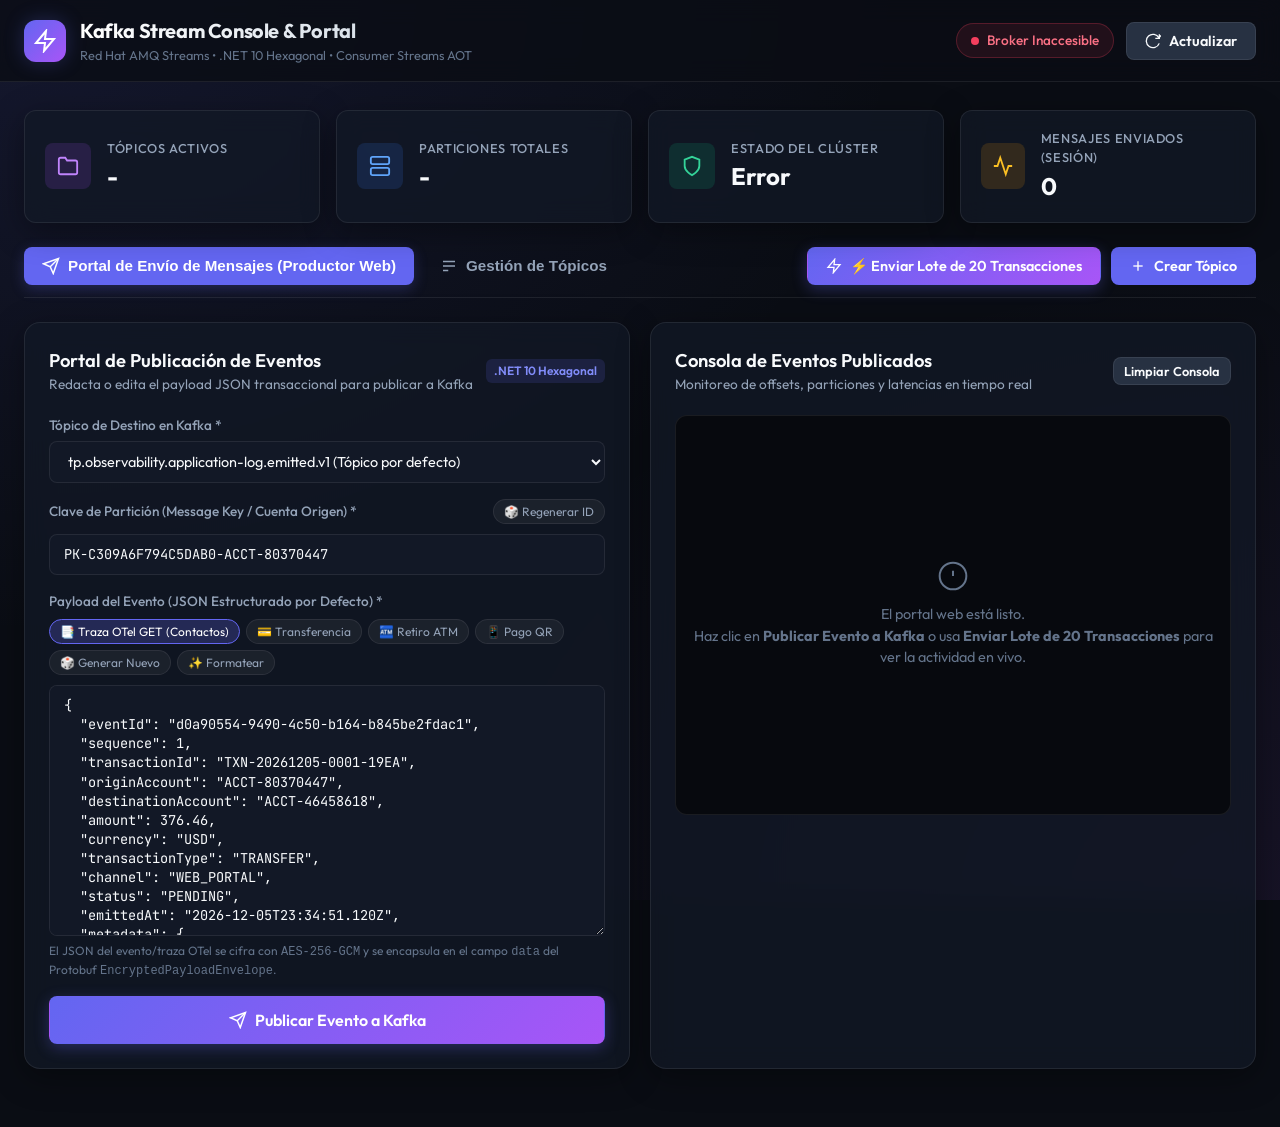
==== emisor_mensaje/src/KafkaDemo.Web/wwwroot/index.html @ 191a06a1 "feat(web): dynamically generate SplitMix64 partition key on preset selection and after each publish" ====
<!DOCTYPE html>
<html lang="es">
<head>
  <meta charset="UTF-8">
  <meta name="viewport" content="width=device-width, initial-scale=1.0">
  <title>Kafka Hub | Portal Productor y Gestión .NET 10</title>
  <link rel="preconnect" href="https://fonts.googleapis.com">
  <link rel="preconnect" href="https://fonts.gstatic.com" crossorigin>
  <link href="https://fonts.googleapis.com/css2?family=Outfit:wght@300;400;500;600;700&family=JetBrains+Mono:wght@400;500;600&display=swap" rel="stylesheet">
  <link rel="stylesheet" href="css/style.css">
</head>
<body>
  <!-- Header / Navbar -->
  <header class="app-header">
    <div class="header-container">
      <div class="logo-group">
        <div class="logo-icon">
          <svg viewBox="0 0 24 24" fill="none" stroke="currentColor" stroke-width="2">
            <path d="M13 2L3 14h9l-1 8 10-12h-9l1-8z"/>
          </svg>
        </div>
        <div>
          <h1 class="app-title">Kafka Stream Console & Portal</h1>
          <p class="app-subtitle">Red Hat AMQ Streams &bull; .NET 10 Hexagonal &bull; Consumer Streams AOT</p>
        </div>
      </div>

      <div class="header-actions">
        <div id="cluster-status-badge" class="status-badge status-checking">
          <span class="status-dot"></span>
          <span id="cluster-status-text">Verificando clúster...</span>
        </div>
        <button id="btn-refresh" class="btn btn-secondary btn-icon" title="Actualizar datos">
          <svg viewBox="0 0 24 24" width="16" height="16" stroke="currentColor" stroke-width="2" fill="none">
            <path d="M21.5 2v6h-6M21.34 15.57a10 10 0 1 1-.57-8.38l5.67-5.67"/>
          </svg>
          Actualizar
        </button>
      </div>
    </div>
  </header>

  <!-- Main Container -->
  <main class="main-container">
    <!-- Quick Stats Cards -->
    <section class="stats-grid">
      <div class="stat-card">
        <div class="stat-icon icon-purple">
          <svg viewBox="0 0 24 24" fill="none" stroke="currentColor" stroke-width="2">
            <path d="M22 19a2 2 0 0 1-2 2H4a2 2 0 0 1-2-2V5a2 2 0 0 1 2-2h5l2 3h9a2 2 0 0 1 2 2z"/>
          </svg>
        </div>
        <div class="stat-content">
          <span class="stat-label">Tópicos Activos</span>
          <span id="stat-topics-count" class="stat-value">-</span>
        </div>
      </div>

      <div class="stat-card">
        <div class="stat-icon icon-blue">
          <svg viewBox="0 0 24 24" fill="none" stroke="currentColor" stroke-width="2">
            <rect x="2" y="2" width="20" height="8" rx="2" ry="2"/>
            <rect x="2" y="14" width="20" height="8" rx="2" ry="2"/>
            <line x1="6" y1="6" x2="6.01" y2="6"/>
            <line x1="6" y1="18" x2="6.01" y2="18"/>
          </svg>
        </div>
        <div class="stat-content">
          <span class="stat-label">Particiones Totales</span>
          <span id="stat-partitions-count" class="stat-value">-</span>
        </div>
      </div>

      <div class="stat-card">
        <div class="stat-icon icon-emerald">
          <svg viewBox="0 0 24 24" fill="none" stroke="currentColor" stroke-width="2">
            <path d="M12 22s8-4 8-10V5l-8-3-8 3v7c0 6 8 10 8 10z"/>
          </svg>
        </div>
        <div class="stat-content">
          <span class="stat-label">Estado del Clúster</span>
          <span id="stat-cluster-health" class="stat-value">Conectado</span>
        </div>
      </div>

      <div class="stat-card">
        <div class="stat-icon icon-amber">
          <svg viewBox="0 0 24 24" fill="none" stroke="currentColor" stroke-width="2">
            <polyline points="22 12 18 12 15 21 9 3 6 12 2 12"/>
          </svg>
        </div>
        <div class="stat-content">
          <span class="stat-label">Mensajes Enviados (Sesión)</span>
          <span id="stat-sent-count" class="stat-value">0</span>
        </div>
      </div>
    </section>

    <!-- Main Navigation Tabs -->
    <div class="tabs-container">
      <div class="tabs-nav">
        <button class="tab-btn active" data-tab="tab-producer">
          <svg viewBox="0 0 24 24" width="18" height="18" stroke="currentColor" stroke-width="2" fill="none">
            <line x1="22" y1="2" x2="11" y2="13"/>
            <polygon points="22 2 15 22 11 13 2 9 22 2"/>
          </svg>
          Portal de Envío de Mensajes (Productor Web)
        </button>
        <button class="tab-btn" data-tab="tab-topics">
          <svg viewBox="0 0 24 24" width="18" height="18" stroke="currentColor" stroke-width="2" fill="none">
            <path d="M4 6h16M4 12h16M4 18h7"/>
          </svg>
          Gestión de Tópicos
        </button>
      </div>

      <!-- Quick Action Buttons -->
      <div class="tab-actions">
        <button id="btn-quick-20" class="btn btn-gradient">
          <svg viewBox="0 0 24 24" width="16" height="16" stroke="currentColor" stroke-width="2" fill="none">
            <polygon points="13 2 3 14 12 14 11 22 21 10 12 10 13 2"/>
          </svg>
          ⚡ Enviar Lote de 20 Transacciones
        </button>
        <button id="btn-open-create-topic" class="btn btn-primary">
          <svg viewBox="0 0 24 24" width="16" height="16" stroke="currentColor" stroke-width="2" fill="none">
            <line x1="12" y1="5" x2="12" y2="19"/>
            <line x1="5" y1="12" x2="19" y2="12"/>
          </svg>
          Crear Tópico
        </button>
      </div>
    </div>

    <!-- TAB 1: PRODUCTOR DE DATOS (PORTAL WEB DE ENVÍO) -->
    <section id="tab-producer" class="tab-content active">
      <div class="grid-two-cols">
        <!-- Formulario Productor Manual -->
        <div class="card">
          <div class="card-header">
            <div>
              <h2 class="card-title">Portal de Publicación de Eventos</h2>
              <p class="card-subtitle">Redacta o edita el payload JSON transaccional para publicar a Kafka</p>
            </div>
            <span class="badge badge-user">.NET 10 Hexagonal</span>
          </div>
          <form id="form-send-message" class="form-grid">
            <div class="form-group">
              <label for="msg-topic-select">Tópico de Destino en Kafka *</label>
              <select id="msg-topic-select" class="form-input" required>
                <option value="tp.observability.application-log.emitted.v1">tp.observability.application-log.emitted.v1 (Tópico por defecto)</option>
              </select>
            </div>

            <div class="form-group">
              <div class="label-row">
                <label for="msg-key-input">Clave de Partición (Message Key / Cuenta Origen) *</label>
                <button type="button" id="btn-regen-key" class="btn-chip" title="Generar nuevo ID con SplitMix64 Avalanche">🎲 Regenerar ID</button>
              </div>
              <input type="text" id="msg-key-input" class="form-input code-input" placeholder="PK-XXXXXXXXXXXXXXXX-8172201-IN" required>
            </div>

            <!-- Botones de Presets Rápidos -->
            <div class="form-group">
              <div class="label-row">
                <label for="msg-value-input" id="label-json-payload">
                  Payload del Evento (JSON Estructurado por Defecto) *
                </label>
                <div class="presets-row">
                  <button type="button" class="btn-chip btn-chip-active" data-preset="otel-get">📑 Traza OTel GET (Contactos)</button>
                  <button type="button" class="btn-chip" data-preset="transfer">💳 Transferencia</button>
                  <button type="button" class="btn-chip" data-preset="atm">🏧 Retiro ATM</button>
                  <button type="button" class="btn-chip" data-preset="qr">📱 Pago QR</button>
                  <button type="button" id="btn-sample-json" class="btn-chip">🎲 Generar Nuevo</button>
                  <button type="button" id="btn-format-json" class="btn-chip">✨ Formatear</button>
                </div>
              </div>
              <textarea id="msg-value-input" class="form-input code-input" rows="12" required></textarea>
              <small class="form-hint">El JSON del evento/traza OTel se cifra con <code>AES-256-GCM</code> y se encapsula en el campo <code>data</code> del Protobuf <code>EncryptedPayloadEnvelope</code>.</small>
            </div>

            <button type="submit" id="btn-submit-message" class="btn btn-gradient btn-block btn-lg">
              <svg viewBox="0 0 24 24" width="18" height="18" stroke="currentColor" stroke-width="2" fill="none">
                <line x1="22" y1="2" x2="11" y2="13"/>
                <polygon points="22 2 15 22 11 13 2 9 22 2"/>
              </svg>
              Publicar Evento a Kafka
            </button>
          </form>
        </div>

        <!-- Consola de Resultados y Flujo en Vivo -->
        <div class="card">
          <div class="card-header">
            <div>
              <h2 class="card-title">Consola de Eventos Publicados</h2>
              <p class="card-subtitle">Monitoreo de offsets, particiones y latencias en tiempo real</p>
            </div>
            <button id="btn-clear-logs" class="btn btn-secondary btn-sm">Limpiar Consola</button>
          </div>
          <div id="messages-stream" class="console-stream">
            <div class="console-empty">
              <svg viewBox="0 0 24 24" width="32" height="32" stroke="currentColor" stroke-width="1.5" fill="none">
                <circle cx="12" cy="12" r="10"/>
                <line x1="12" y1="8" x2="12" y2="12"/>
                <line x1="12" y1="16" x2="12.01" y2="16"/>
              </svg>
              <p>El portal web está listo.<br>Haz clic en <strong>Publicar Evento a Kafka</strong> o usa <strong>Enviar Lote de 20 Transacciones</strong> para ver la actividad en vivo.</p>
            </div>
          </div>
        </div>
      </div>
    </section>

    <!-- TAB 2: GESTIÓN DE TÓPICOS -->
    <section id="tab-topics" class="tab-content">
      <div class="card">
        <div class="card-header">
          <div>
            <h2 class="card-title">Tópicos Disponibles en Kafka</h2>
            <p class="card-subtitle">Administra los canales de eventos de tu clúster Red Hat AMQ Streams</p>
          </div>
          <div class="card-tools">
            <label class="checkbox-label">
              <input type="checkbox" id="chk-include-internal">
              <span>Incluir tópicos internos (__consumer_offsets)</span>
            </label>
          </div>
        </div>

        <div class="table-responsive">
          <table class="data-table">
            <thead>
              <tr>
                <th>Nombre del Tópico</th>
                <th>Particiones</th>
                <th>Replicación</th>
                <th>Tipo</th>
                <th style="text-align: right;">Acciones</th>
              </tr>
            </thead>
            <tbody id="topics-table-body">
              <tr>
                <td colspan="5" class="table-loading">Cargando lista de tópicos...</td>
              </tr>
            </tbody>
          </table>
        </div>
      </div>
    </section>
  </main>

  <!-- Modal Crear Tópico -->
  <div id="modal-create-topic" class="modal">
    <div class="modal-backdrop"></div>
    <div class="modal-content">
      <div class="modal-header">
        <h3 class="modal-title">Crear Nuevo Tópico en Kafka</h3>
        <button class="modal-close" data-close-modal>&times;</button>
      </div>
      <form id="form-create-topic">
        <div class="modal-body">
          <div class="form-group">
            <label for="new-topic-name">Nombre del Tópico *</label>
            <input type="text" id="new-topic-name" class="form-input" placeholder="ej: clientes-eventos-v1" required pattern="[a-zA-Z0-9\\._\\-]+">
            <small class="form-hint">Solo letras, números, puntos, guiones y guiones bajos.</small>
          </div>

          <div class="grid-two-cols">
            <div class="form-group">
              <label for="new-topic-partitions">Número de Particiones</label>
              <input type="number" id="new-topic-partitions" class="form-input" value="3" min="1" max="50" required>
              <small class="form-hint">Permite paralelismo de consumidores.</small>
            </div>

            <div class="form-group">
              <label for="new-topic-replication">Factor de Replicación</label>
              <input type="number" id="new-topic-replication" class="form-input" value="1" min="1" max="10" required>
              <small class="form-hint">1 para nodo local / clúster individual.</small>
            </div>
          </div>
        </div>
        <div class="modal-footer">
          <button type="button" class="btn btn-secondary" data-close-modal>Cancelar</button>
          <button type="submit" id="btn-submit-create" class="btn btn-primary">Crear Tópico</button>
        </div>
      </form>
    </div>
  </div>

  <!-- Modal Detalle Tópico -->
  <div id="modal-topic-details" class="modal">
    <div class="modal-backdrop"></div>
    <div class="modal-content">
      <div class="modal-header">
        <h3 class="modal-title" id="details-topic-title">Detalles del Tópico</h3>
        <button class="modal-close" data-close-modal>&times;</button>
      </div>
      <div class="modal-body">
        <div id="topic-partitions-list" class="partitions-grid">
          <!-- Partitions rendered via JS -->
        </div>
      </div>
      <div class="modal-footer">
        <button type="button" class="btn btn-secondary" data-close-modal>Cerrar</button>
      </div>
    </div>
  </div>

  <!-- Toast Notification Container -->
  <div id="toast-container" class="toast-container"></div>

  <script src="js/app.js"></script>
</body>
</html>
---- emisor_mensaje/src/KafkaDemo.Web/wwwroot/css/style.css ----
:root {
  --bg-main: #0a0d14;
  --bg-card: rgba(18, 24, 38, 0.75);
  --bg-card-hover: rgba(24, 32, 50, 0.85);
  --bg-input: #121826;
  --border-color: rgba(255, 255, 255, 0.08);
  --border-focus: #6366f1;
  
  --primary: #6366f1;
  --primary-hover: #4f46e5;
  --primary-glow: rgba(99, 102, 241, 0.25);
  
  --secondary: #273142;
  --secondary-hover: #334155;
  
  --accent-emerald: #10b981;
  --accent-blue: #3b82f6;
  --accent-purple: #a855f7;
  --accent-amber: #f59e0b;
  --accent-rose: #f43f5e;

  --text-primary: #f8fafc;
  --text-secondary: #94a3b8;
  --text-muted: #64748b;

  --radius-sm: 8px;
  --radius-md: 12px;
  --radius-lg: 16px;
  --shadow-card: 0 8px 32px 0 rgba(0, 0, 0, 0.37);
  --backdrop-blur: blur(12px);
}

* {
  box-sizing: border-box;
  margin: 0;
  padding: 0;
}

body {
  font-family: 'Outfit', -apple-system, BlinkMacSystemFont, 'Segoe UI', Roboto, sans-serif;
  background-color: var(--bg-main);
  background-image: 
    radial-gradient(at 0% 0%, rgba(99, 102, 241, 0.12) 0px, transparent 50%),
    radial-gradient(at 100% 100%, rgba(168, 85, 247, 0.08) 0px, transparent 50%);
  background-attachment: fixed;
  color: var(--text-primary);
  line-height: 1.5;
  min-height: 100vh;
}

/* Header */
.app-header {
  border-bottom: 1px solid var(--border-color);
  background: rgba(10, 13, 20, 0.8);
  backdrop-filter: var(--backdrop-blur);
  position: sticky;
  top: 0;
  z-index: 100;
}

.header-container {
  max-width: 1320px;
  margin: 0 auto;
  padding: 16px 24px;
  display: flex;
  justify-content: space-between;
  align-items: center;
}

.logo-group {
  display: flex;
  align-items: center;
  gap: 14px;
}

.logo-icon {
  width: 42px;
  height: 42px;
  background: linear-gradient(135deg, var(--primary), var(--accent-purple));
  border-radius: var(--radius-md);
  display: flex;
  align-items: center;
  justify-content: center;
  color: #fff;
  box-shadow: 0 0 20px var(--primary-glow);
}

.logo-icon svg {
  width: 24px;
  height: 24px;
}

.app-title {
  font-size: 1.25rem;
  font-weight: 700;
  letter-spacing: -0.02em;
  background: linear-gradient(90deg, #ffffff, #cbd5e1);
  -webkit-background-clip: text;
  -webkit-text-fill-color: transparent;
}

.app-subtitle {
  font-size: 0.8rem;
  color: var(--text-muted);
}

.header-actions {
  display: flex;
  align-items: center;
  gap: 12px;
}

/* Status Badges */
.status-badge {
  display: flex;
  align-items: center;
  gap: 8px;
  padding: 6px 14px;
  border-radius: 9999px;
  font-size: 0.85rem;
  font-weight: 500;
  border: 1px solid var(--border-color);
}

.status-dot {
  width: 8px;
  height: 8px;
  border-radius: 50%;
  position: relative;
}

.status-connected {
  background: rgba(16, 185, 129, 0.1);
  color: #34d399;
  border-color: rgba(16, 185, 129, 0.25);
}

.status-connected .status-dot {
  background: #10b981;
  box-shadow: 0 0 8px #10b981;
}

.status-disconnected {
  background: rgba(244, 63, 94, 0.1);
  color: #fb7185;
  border-color: rgba(244, 63, 94, 0.25);
}

.status-disconnected .status-dot {
  background: #f43f5e;
}

.status-checking {
  background: rgba(245, 158, 11, 0.1);
  color: #fbbf24;
  border-color: rgba(245, 158, 11, 0.25);
}

.status-checking .status-dot {
  background: #f59e0b;
  animation: pulse 1.5s infinite;
}

@keyframes pulse {
  0% { opacity: 0.4; }
  50% { opacity: 1; }
  100% { opacity: 0.4; }
}

/* Main Layout */
.main-container {
  max-width: 1320px;
  margin: 0 auto;
  padding: 28px 24px 60px;
  display: flex;
  flex-direction: column;
  gap: 24px;
}

/* Stats Cards */
.stats-grid {
  display: grid;
  grid-template-columns: repeat(auto-fit, minmax(240px, 1fr));
  gap: 16px;
}

.stat-card {
  background: var(--bg-card);
  border: 1px solid var(--border-color);
  backdrop-filter: var(--backdrop-blur);
  border-radius: var(--radius-md);
  padding: 18px 20px;
  display: flex;
  align-items: center;
  gap: 16px;
  box-shadow: var(--shadow-card);
  transition: transform 0.2s ease, border-color 0.2s ease;
}

.stat-card:hover {
  transform: translateY(-2px);
  border-color: rgba(255, 255, 255, 0.15);
}

.stat-icon {
  width: 46px;
  height: 46px;
  border-radius: var(--radius-sm);
  display: flex;
  align-items: center;
  justify-content: center;
}

.stat-icon svg {
  width: 22px;
  height: 22px;
}

.icon-purple { background: rgba(168, 85, 247, 0.15); color: #c084fc; }
.icon-blue { background: rgba(59, 130, 246, 0.15); color: #60a5fa; }
.icon-emerald { background: rgba(16, 185, 129, 0.15); color: #34d399; }
.icon-amber { background: rgba(245, 158, 11, 0.15); color: #fbbf24; }

.stat-label {
  display: block;
  font-size: 0.8rem;
  color: var(--text-secondary);
  text-transform: uppercase;
  letter-spacing: 0.05em;
  font-weight: 500;
}

.stat-value {
  font-size: 1.5rem;
  font-weight: 700;
  color: var(--text-primary);
}

/* Tabs & Action Bar */
.tabs-container {
  display: flex;
  justify-content: space-between;
  align-items: center;
  flex-wrap: wrap;
  gap: 16px;
  border-bottom: 1px solid var(--border-color);
  padding-bottom: 12px;
}

.tabs-nav {
  display: flex;
  gap: 8px;
}

.tab-btn {
  background: transparent;
  border: none;
  color: var(--text-secondary);
  padding: 10px 18px;
  border-radius: var(--radius-sm);
  font-size: 0.95rem;
  font-weight: 600;
  cursor: pointer;
  display: flex;
  align-items: center;
  gap: 8px;
  transition: all 0.2s ease;
}

.tab-btn:hover {
  color: var(--text-primary);
  background: rgba(255, 255, 255, 0.04);
}

.tab-btn.active {
  color: #fff;
  background: var(--primary);
  box-shadow: 0 4px 14px var(--primary-glow);
}

.tab-actions {
  display: flex;
  gap: 10px;
}

.tab-content {
  display: none;
}

.tab-content.active {
  display: block;
  animation: fadeIn 0.3s ease;
}

@keyframes fadeIn {
  from { opacity: 0; transform: translateY(6px); }
  to { opacity: 1; transform: translateY(0); }
}

/* Buttons */
.btn {
  display: inline-flex;
  align-items: center;
  justify-content: center;
  gap: 8px;
  font-family: inherit;
  font-size: 0.9rem;
  font-weight: 600;
  padding: 9px 18px;
  border-radius: var(--radius-sm);
  border: 1px solid transparent;
  cursor: pointer;
  transition: all 0.2s ease;
}

.btn-primary {
  background: var(--primary);
  color: #fff;
}

.btn-primary:hover {
  background: var(--primary-hover);
  box-shadow: 0 0 16px var(--primary-glow);
}

.btn-gradient {
  background: linear-gradient(135deg, #6366f1, #a855f7);
  color: #fff;
  box-shadow: 0 4px 15px rgba(99, 102, 241, 0.3);
}

.btn-gradient:hover {
  filter: brightness(1.1);
  transform: translateY(-1px);
}

.btn-secondary {
  background: var(--secondary);
  color: var(--text-primary);
  border-color: var(--border-color);
}

.btn-secondary:hover {
  background: var(--secondary-hover);
}

.btn-danger {
  background: rgba(244, 63, 94, 0.15);
  color: #fb7185;
  border-color: rgba(244, 63, 94, 0.3);
}

.btn-danger:hover {
  background: #f43f5e;
  color: #fff;
}

.btn-link {
  background: none;
  border: none;
  color: var(--primary);
  font-size: 0.8rem;
  cursor: pointer;
  text-decoration: underline;
}

.btn-sm {
  padding: 5px 10px;
  font-size: 0.8rem;
}

.btn-block {
  width: 100%;
}

/* Cards */
.card {
  background: var(--bg-card);
  border: 1px solid var(--border-color);
  backdrop-filter: var(--backdrop-blur);
  border-radius: var(--radius-lg);
  padding: 24px;
  box-shadow: var(--shadow-card);
}

.card-header {
  display: flex;
  justify-content: space-between;
  align-items: center;
  margin-bottom: 20px;
  flex-wrap: wrap;
  gap: 12px;
}

.card-title {
  font-size: 1.15rem;
  font-weight: 600;
}

.card-subtitle {
  font-size: 0.85rem;
  color: var(--text-secondary);
}

/* Tables */
.table-responsive {
  overflow-x: auto;
}

.data-table {
  width: 100%;
  border-collapse: collapse;
  text-align: left;
}

.data-table th {
  padding: 12px 16px;
  font-size: 0.8rem;
  text-transform: uppercase;
  letter-spacing: 0.05em;
  color: var(--text-muted);
  border-bottom: 1px solid var(--border-color);
  font-weight: 600;
}

.data-table td {
  padding: 14px 16px;
  font-size: 0.9rem;
  border-bottom: 1px solid rgba(255, 255, 255, 0.04);
  vertical-align: middle;
}

.data-table tr:hover td {
  background: rgba(255, 255, 255, 0.02);
}

.badge {
  display: inline-block;
  padding: 3px 8px;
  border-radius: 6px;
  font-size: 0.75rem;
  font-weight: 600;
}

.badge-internal {
  background: rgba(148, 163, 184, 0.15);
  color: #94a3b8;
}

.badge-user {
  background: rgba(99, 102, 241, 0.15);
  color: #818cf8;
}

.table-loading {
  text-align: center;
  padding: 30px;
  color: var(--text-muted);
}

/* Two columns grid */
.grid-two-cols {
  display: grid;
  grid-template-columns: 1fr 1fr;
  gap: 20px;
}

@media (max-width: 900px) {
  .grid-two-cols {
    grid-template-columns: 1fr;
  }
}

/* Forms */
.form-grid {
  display: flex;
  flex-direction: column;
  gap: 16px;
}

.form-group {
  display: flex;
  flex-direction: column;
  gap: 6px;
}

.label-row {
  display: flex;
  justify-content: space-between;
  align-items: center;
  flex-wrap: wrap;
  gap: 8px;
  margin-bottom: 4px;
}

.presets-row {
  display: flex;
  gap: 6px;
  flex-wrap: wrap;
}

.btn-chip {
  background: rgba(255, 255, 255, 0.05);
  border: 1px solid var(--border-color);
  color: var(--text-secondary);
  font-size: 0.75rem;
  padding: 4px 10px;
  border-radius: 20px;
  cursor: pointer;
  transition: all 0.2s ease;
  font-family: inherit;
}

.btn-chip:hover {
  background: rgba(99, 102, 241, 0.15);
  color: #c7d2fe;
  border-color: rgba(99, 102, 241, 0.4);
}

.btn-chip-active {
  background: rgba(99, 102, 241, 0.25);
  color: #ffffff;
  border-color: var(--primary);
}

.btn-lg {
  padding: 13px 20px;
  font-size: 1rem;
  font-weight: 600;
}


label {
  font-size: 0.85rem;
  font-weight: 500;
  color: var(--text-secondary);
}

.form-input {
  background: var(--bg-input);
  border: 1px solid var(--border-color);
  color: var(--text-primary);
  padding: 10px 14px;
  border-radius: var(--radius-sm);
  font-family: inherit;
  font-size: 0.9rem;
  outline: none;
  transition: border-color 0.2s ease, box-shadow 0.2s ease;
}

.form-input:focus {
  border-color: var(--border-focus);
  box-shadow: 0 0 0 3px var(--primary-glow);
}

.code-input {
  font-family: 'JetBrains Mono', monospace;
  font-size: 0.85rem;
  resize: vertical;
  line-height: 1.4;
}

.form-hint {
  font-size: 0.75rem;
  color: var(--text-muted);
}

.checkbox-label {
  display: flex;
  align-items: center;
  gap: 8px;
  font-size: 0.85rem;
  color: var(--text-secondary);
  cursor: pointer;
}

/* Console Stream */
.console-stream {
  background: #07090e;
  border: 1px solid var(--border-color);
  border-radius: var(--radius-md);
  padding: 16px;
  height: 400px;
  overflow-y: auto;
  font-family: 'JetBrains Mono', monospace;
  display: flex;
  flex-direction: column;
  gap: 10px;
}

.console-empty {
  display: flex;
  flex-direction: column;
  align-items: center;
  justify-content: center;
  height: 100%;
  color: var(--text-muted);
  text-align: center;
  gap: 12px;
  font-family: 'Outfit', sans-serif;
  font-size: 0.9rem;
}

.log-item {
  background: rgba(255, 255, 255, 0.03);
  border-left: 3px solid var(--primary);
  border-radius: 4px;
  padding: 10px 12px;
  font-size: 0.8rem;
  animation: fadeIn 0.2s ease;
}

.log-item.log-success {
  border-left-color: var(--accent-emerald);
}

.log-item.log-batch {
  border-left-color: var(--accent-purple);
  background: rgba(168, 85, 247, 0.05);
}

.log-header {
  display: flex;
  justify-content: space-between;
  color: var(--text-secondary);
  margin-bottom: 4px;
}

.log-meta {
  color: var(--accent-blue);
  font-weight: 600;
}

.log-preview {
  color: #cbd5e1;
  word-break: break-all;
  white-space: pre-wrap;
}

/* Modal */
.modal {
  display: none;
  position: fixed;
  top: 0;
  left: 0;
  width: 100vw;
  height: 100vh;
  z-index: 1000;
  align-items: center;
  justify-content: center;
}

.modal.active {
  display: flex;
}

.modal-backdrop {
  position: absolute;
  top: 0;
  left: 0;
  width: 100%;
  height: 100%;
  background: rgba(0, 0, 0, 0.7);
  backdrop-filter: blur(4px);
}

.modal-content {
  position: relative;
  background: #0f1422;
  border: 1px solid var(--border-color);
  border-radius: var(--radius-lg);
  width: 100%;
  max-width: 520px;
  box-shadow: var(--shadow-card);
  animation: modalIn 0.2s ease;
  overflow: hidden;
}

@keyframes modalIn {
  from { opacity: 0; transform: scale(0.95); }
  to { opacity: 1; transform: scale(1); }
}

.modal-header {
  padding: 18px 24px;
  border-bottom: 1px solid var(--border-color);
  display: flex;
  justify-content: space-between;
  align-items: center;
}

.modal-title {
  font-size: 1.1rem;
  font-weight: 600;
}

.modal-close {
  background: none;
  border: none;
  color: var(--text-muted);
  font-size: 1.5rem;
  cursor: pointer;
}

.modal-close:hover {
  color: var(--text-primary);
}

.modal-body {
  padding: 24px;
  display: flex;
  flex-direction: column;
  gap: 16px;
}

.modal-footer {
  padding: 16px 24px;
  border-top: 1px solid var(--border-color);
  display: flex;
  justify-content: flex-end;
  gap: 12px;
  background: rgba(0, 0, 0, 0.2);
}

/* Partitions Grid in Details */
.partitions-grid {
  display: grid;
  grid-template-columns: repeat(auto-fill, minmax(140px, 1fr));
  gap: 12px;
}

.partition-card {
  background: var(--bg-input);
  border: 1px solid var(--border-color);
  border-radius: var(--radius-sm);
  padding: 12px;
  text-align: center;
}

.partition-id {
  font-size: 1rem;
  font-weight: 700;
  color: var(--primary);
}

.partition-info {
  font-size: 0.75rem;
  color: var(--text-secondary);
  margin-top: 4px;
}

/* Toasts */
.toast-container {
  position: fixed;
  bottom: 24px;
  right: 24px;
  display: flex;
  flex-direction: column;
  gap: 10px;
  z-index: 2000;
}

.toast {
  background: #1e293b;
  color: #fff;
  border: 1px solid var(--border-color);
  padding: 12px 18px;
  border-radius: var(--radius-sm);
  box-shadow: 0 10px 25px rgba(0,0,0,0.5);
  display: flex;
  align-items: center;
  gap: 10px;
  font-size: 0.9rem;
  animation: toastIn 0.3s ease;
}

.toast-success { border-left: 4px solid var(--accent-emerald); }
.toast-error { border-left: 4px solid var(--accent-rose); }
.toast-info { border-left: 4px solid var(--accent-blue); }

@keyframes toastIn {
  from { transform: translateX(100%); opacity: 0; }
  to { transform: translateX(0); opacity: 1; }
}
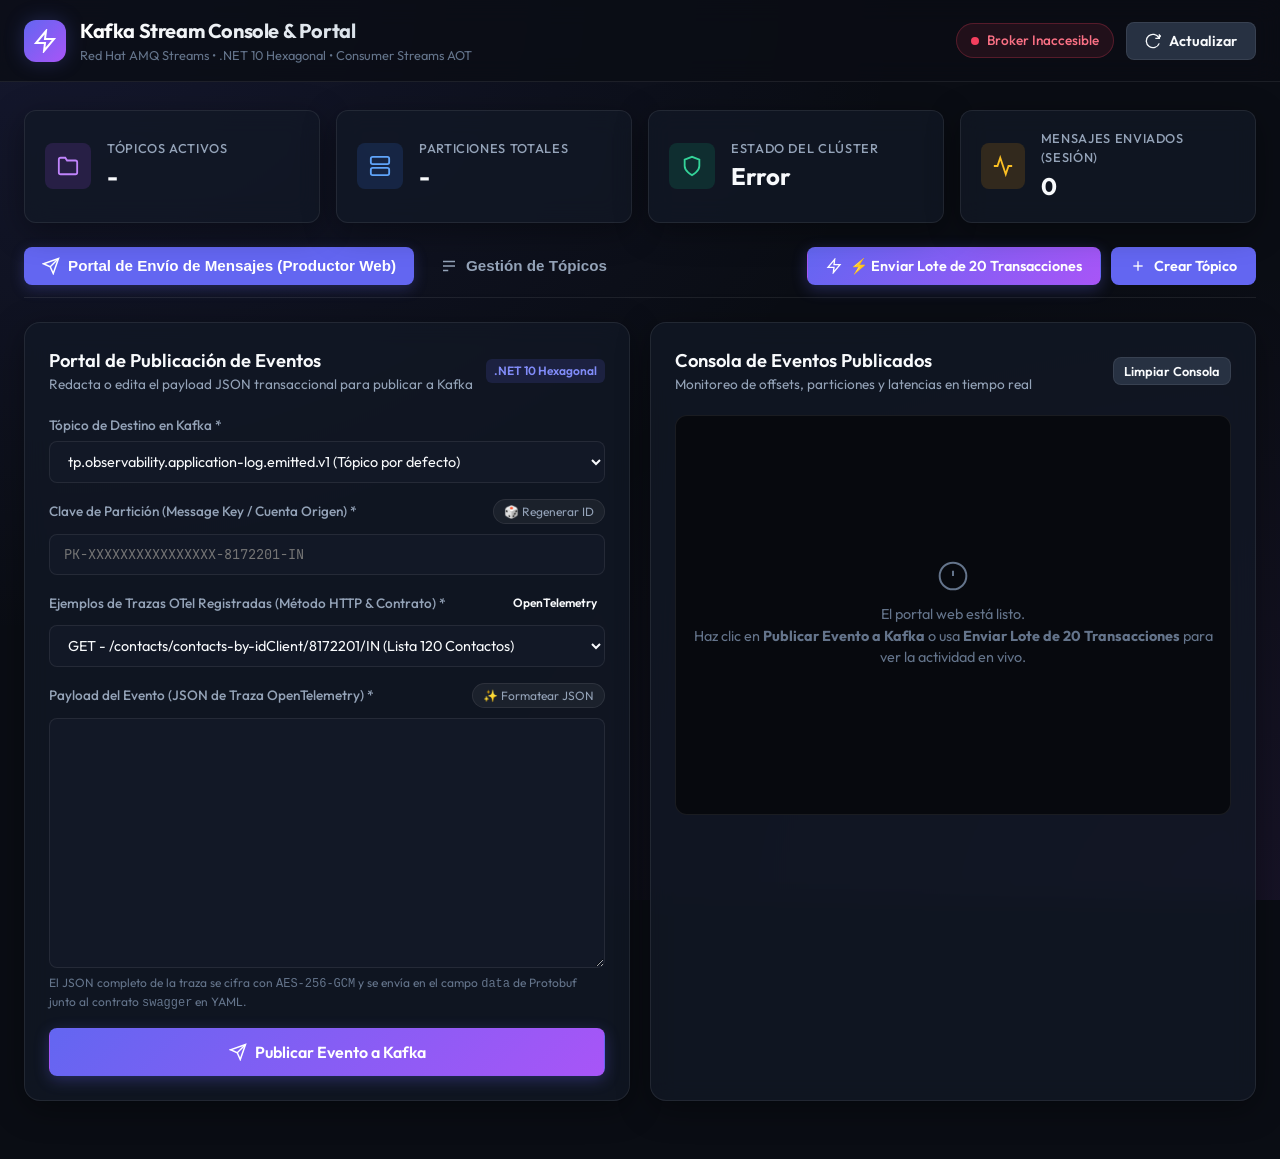
==== commit 1bf294fe: "feat(web): add OTel trace dropdown with GET and 3 POST examples and automatic key dispatch" ====
--- a/emisor_mensaje/src/KafkaDemo.Web/wwwroot/index.html
+++ b/emisor_mensaje/src/KafkaDemo.Web/wwwroot/index.html
@@ -160,23 +160,32 @@
               <input type="text" id="msg-key-input" class="form-input code-input" placeholder="PK-XXXXXXXXXXXXXXXX-8172201-IN" required>
             </div>
 
-            <!-- Botones de Presets Rápidos -->
+            <!-- Selector de Ejemplos de Trazas OTel (GET / POST) -->
+            <div class="form-group">
+              <div class="label-row">
+                <label for="trace-preset-select">Ejemplos de Trazas OTel Registradas (Método HTTP & Contrato) *</label>
+                <span class="badge badge-system">OpenTelemetry</span>
+              </div>
+              <select id="trace-preset-select" class="form-input">
+                <option value="otel-get">GET - /contacts/contacts-by-idClient/8172201/IN (Lista 120 Contactos)</option>
+                <option value="otel-post-1">POST - /contacts/local-contact (ID: 1394487 | Cédula: 1702756766)</option>
+                <option value="otel-post-2">POST - /contacts/local-contact (ID: 1394495 | Cédula: 1702756766)</option>
+                <option value="otel-post-3">POST - /contacts/local-contact (ID: 13944955 | Con Respuesta Exitosa 100000)</option>
+              </select>
+            </div>
+
+            <!-- Área de Edición del Payload JSON -->
             <div class="form-group">
               <div class="label-row">
                 <label for="msg-value-input" id="label-json-payload">
-                  Payload del Evento (JSON Estructurado por Defecto) *
+                  Payload del Evento (JSON de Traza OpenTelemetry) *
                 </label>
                 <div class="presets-row">
-                  <button type="button" class="btn-chip btn-chip-active" data-preset="otel-get">📑 Traza OTel GET (Contactos)</button>
-                  <button type="button" class="btn-chip" data-preset="transfer">💳 Transferencia</button>
-                  <button type="button" class="btn-chip" data-preset="atm">🏧 Retiro ATM</button>
-                  <button type="button" class="btn-chip" data-preset="qr">📱 Pago QR</button>
-                  <button type="button" id="btn-sample-json" class="btn-chip">🎲 Generar Nuevo</button>
-                  <button type="button" id="btn-format-json" class="btn-chip">✨ Formatear</button>
+                  <button type="button" id="btn-format-json" class="btn-chip">✨ Formatear JSON</button>
                 </div>
               </div>
               <textarea id="msg-value-input" class="form-input code-input" rows="12" required></textarea>
-              <small class="form-hint">El JSON del evento/traza OTel se cifra con <code>AES-256-GCM</code> y se encapsula en el campo <code>data</code> del Protobuf <code>EncryptedPayloadEnvelope</code>.</small>
+              <small class="form-hint">El JSON completo de la traza se cifra con <code>AES-256-GCM</code> y se envía en el campo <code>data</code> de Protobuf junto al contrato <code>swagger</code> en YAML.</small>
             </div>
 
             <button type="submit" id="btn-submit-message" class="btn btn-gradient btn-block btn-lg">
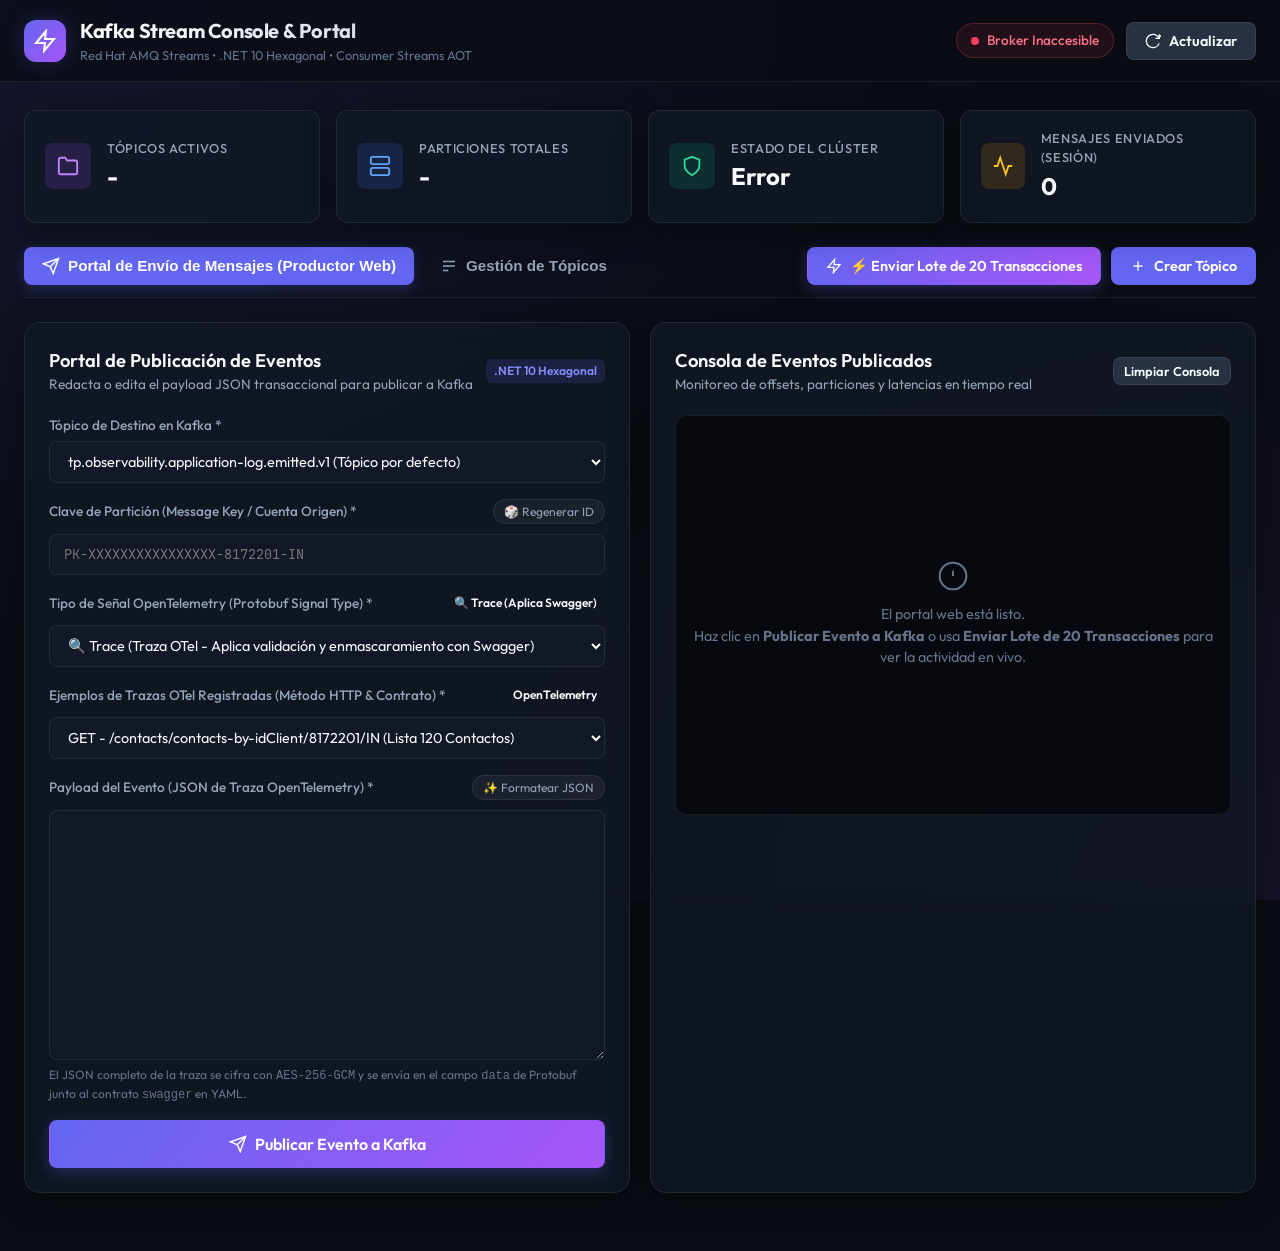
==== commit 3f37ae5b: "feat(ui): add TelemetryType selector in web dashboard for explicit Protobuf signal type classificati" ====
--- a/emisor_mensaje/src/KafkaDemo.Web/wwwroot/index.html
+++ b/emisor_mensaje/src/KafkaDemo.Web/wwwroot/index.html
@@ -160,6 +160,19 @@
               <input type="text" id="msg-key-input" class="form-input code-input" placeholder="PK-XXXXXXXXXXXXXXXX-8172201-IN" required>
             </div>
 
+            <!-- Selector de Tipo de Telemetría (Trace, Metric, Log) -->
+            <div class="form-group">
+              <div class="label-row">
+                <label for="telemetry-type-select">Tipo de Señal OpenTelemetry (Protobuf Signal Type) *</label>
+                <span id="badge-telemetry-status" class="badge badge-system">🔍 Trace (Aplica Swagger)</span>
+              </div>
+              <select id="telemetry-type-select" class="form-input">
+                <option value="Trace" selected>🔍 Trace (Traza OTel - Aplica validación y enmascaramiento con Swagger)</option>
+                <option value="Metric">📊 Metric (Métrica OTel - Guardado directo sin Swagger)</option>
+                <option value="Log">📝 Log (Log General - Guardado directo sin Swagger)</option>
+              </select>
+            </div>
+
             <!-- Selector de Ejemplos de Trazas OTel (GET / POST) -->
             <div class="form-group">
               <div class="label-row">
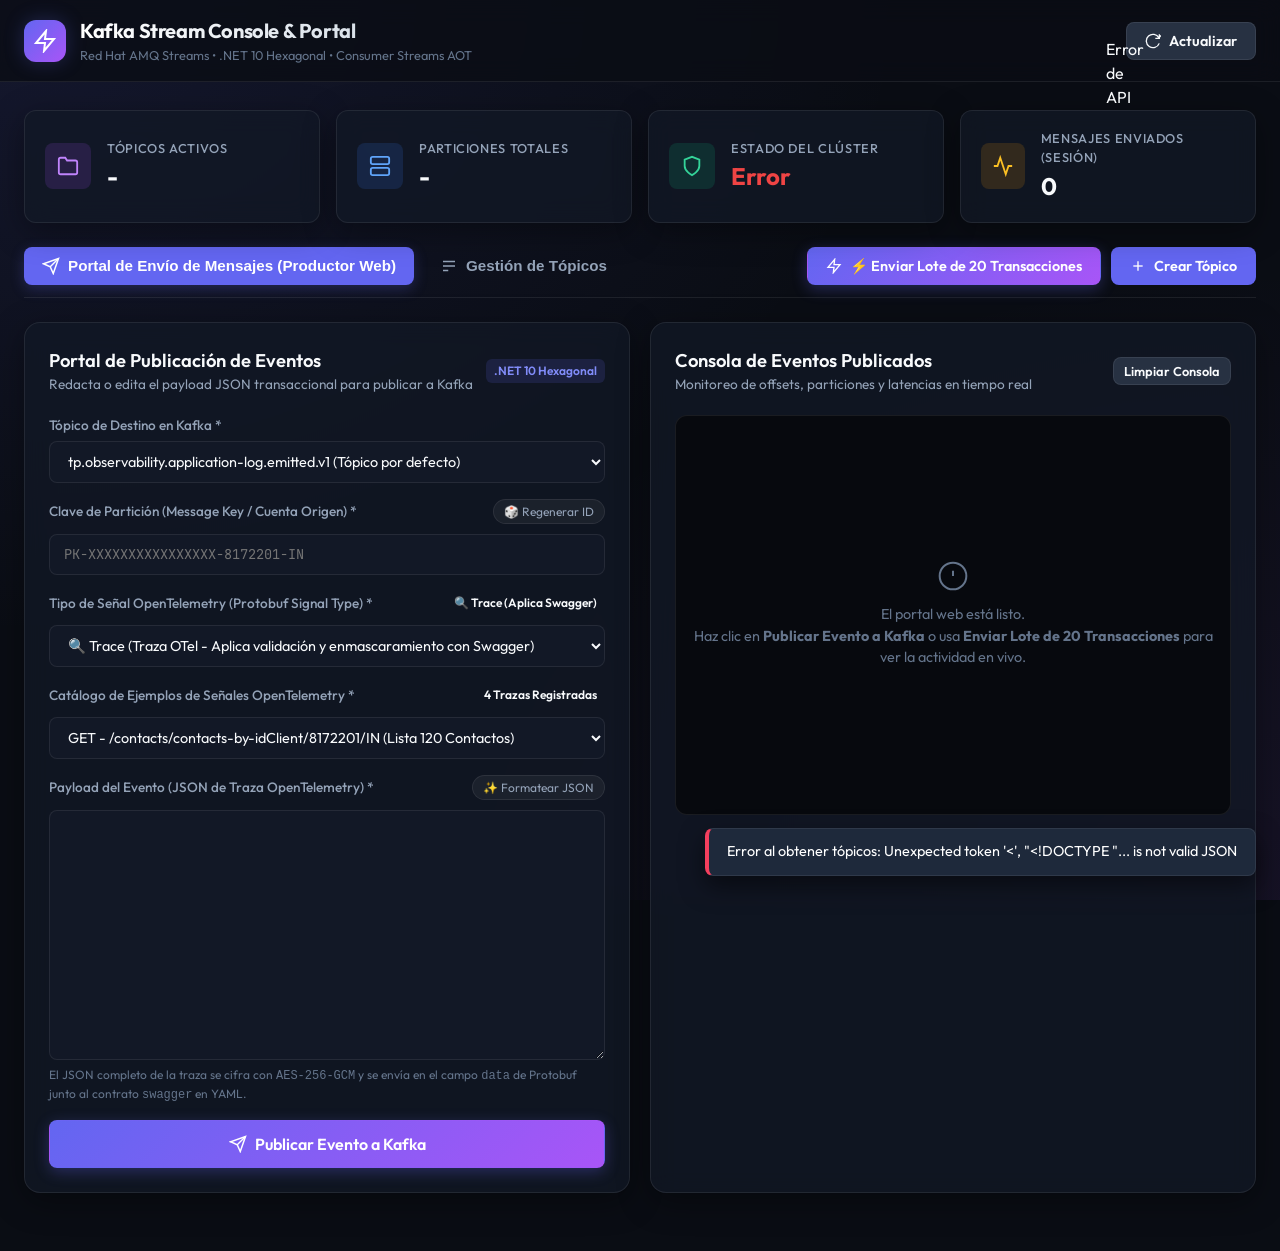
==== commit 12ec33db: "feat(ui): dynamic preset catalog supporting 4 OTel traces and 20 discrete OTel metric types" ====
--- a/emisor_mensaje/src/KafkaDemo.Web/wwwroot/index.html
+++ b/emisor_mensaje/src/KafkaDemo.Web/wwwroot/index.html
@@ -173,17 +173,14 @@
               </select>
             </div>
 
-            <!-- Selector de Ejemplos de Trazas OTel (GET / POST) -->
+            <!-- Selector Dinámico de Ejemplos según Tipo de Telemetría (Trace / Metric / Log) -->
             <div class="form-group">
               <div class="label-row">
-                <label for="trace-preset-select">Ejemplos de Trazas OTel Registradas (Método HTTP & Contrato) *</label>
-                <span class="badge badge-system">OpenTelemetry</span>
+                <label for="trace-preset-select" id="label-preset-select">Catálogo de Ejemplos de Señales OpenTelemetry *</label>
+                <span id="badge-preset-count" class="badge badge-system">4 Trazas Registradas</span>
               </div>
               <select id="trace-preset-select" class="form-input">
-                <option value="otel-get">GET - /contacts/contacts-by-idClient/8172201/IN (Lista 120 Contactos)</option>
-                <option value="otel-post-1">POST - /contacts/local-contact (ID: 1394487 | Cédula: 1702756766)</option>
-                <option value="otel-post-2">POST - /contacts/local-contact (ID: 1394495 | Cédula: 1702756766)</option>
-                <option value="otel-post-3">POST - /contacts/local-contact (ID: 13944955 | Con Respuesta Exitosa 100000)</option>
+                <!-- Se pobla dinámicamente según la señal elegida -->
               </select>
             </div>
 
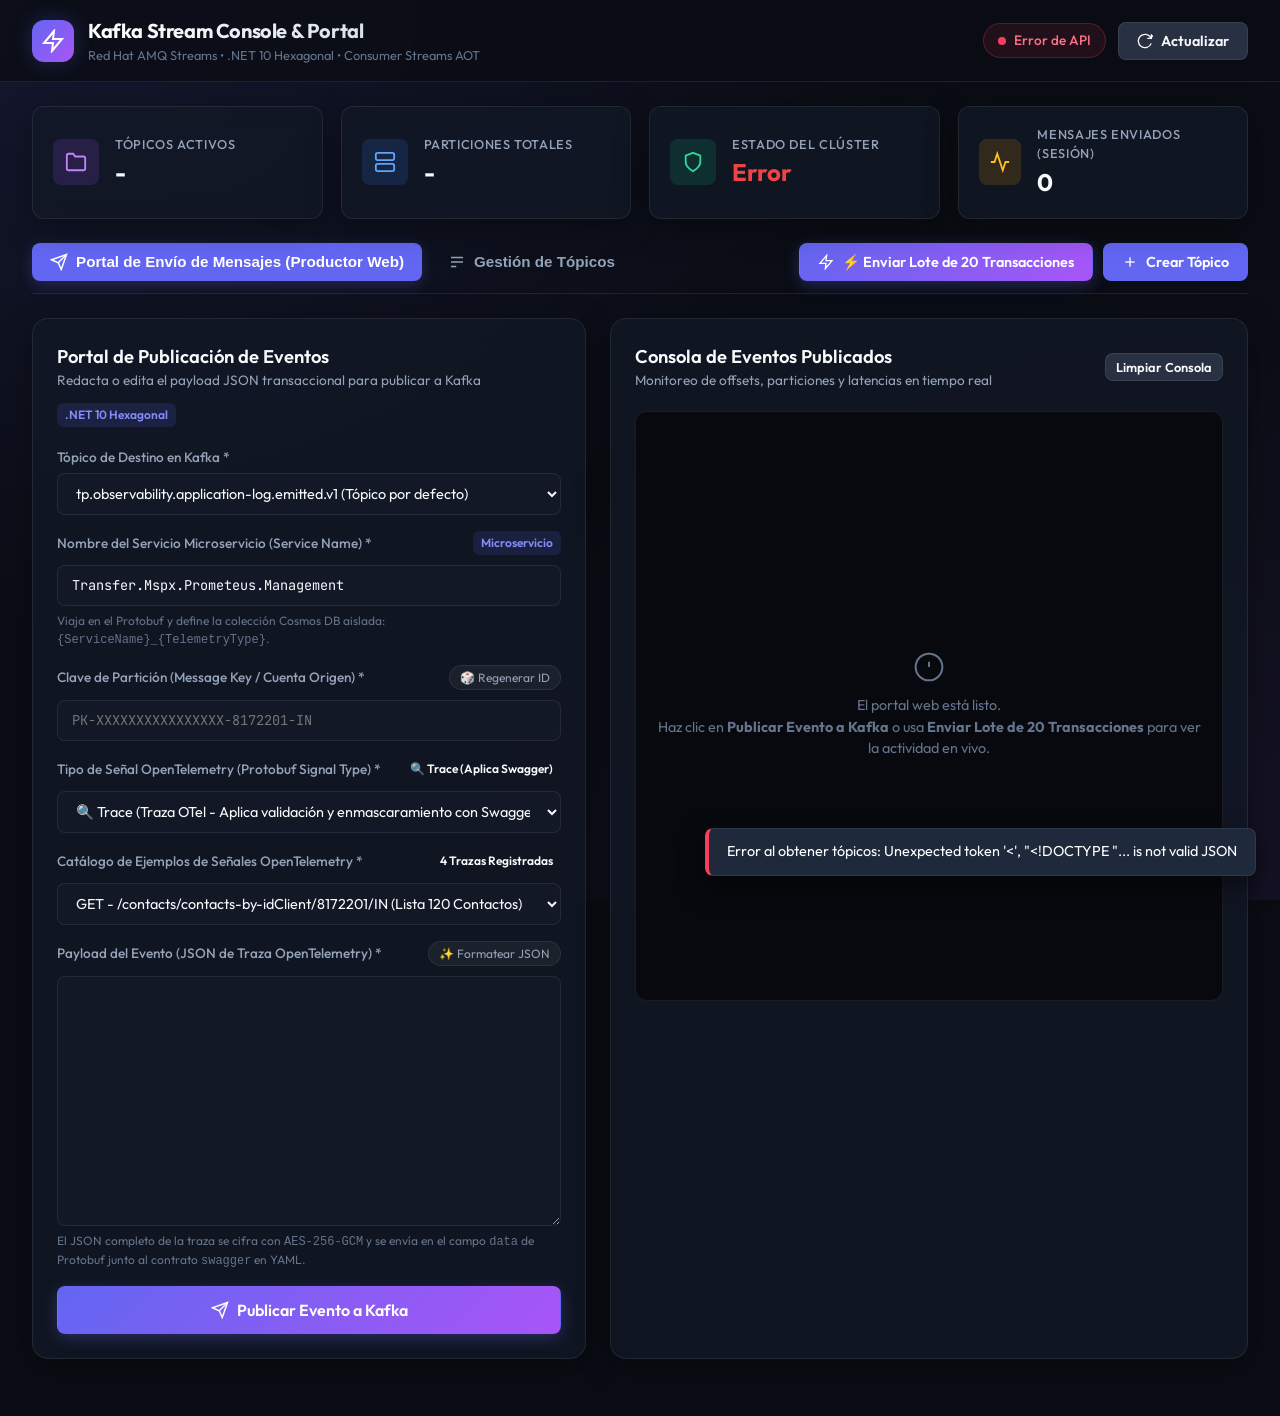
==== commit 4e499f51: "feat(telemetry): add service_name to Protobuf, forward metadata in Kafka headers, and isolate collec" ====
--- a/emisor_mensaje/src/KafkaDemo.Web/wwwroot/index.html
+++ b/emisor_mensaje/src/KafkaDemo.Web/wwwroot/index.html
@@ -154,6 +154,15 @@
 
             <div class="form-group">
               <div class="label-row">
+                <label for="msg-service-name-input">Nombre del Servicio Microservicio (Service Name) *</label>
+                <span class="badge badge-user">Microservicio</span>
+              </div>
+              <input type="text" id="msg-service-name-input" class="form-input code-input" value="Transfer.Mspx.Prometeus.Management" required>
+              <small class="form-hint">Viaja en el Protobuf y define la colección Cosmos DB aislada: <code>{ServiceName}_{TelemetryType}</code>.</small>
+            </div>
+
+            <div class="form-group">
+              <div class="label-row">
                 <label for="msg-key-input">Clave de Partición (Message Key / Cuenta Origen) *</label>
                 <button type="button" id="btn-regen-key" class="btn-chip" title="Generar nuevo ID con SplitMix64 Avalanche">🎲 Regenerar ID</button>
               </div>
--- a/emisor_mensaje/src/KafkaDemo.Web/wwwroot/css/style.css
+++ b/emisor_mensaje/src/KafkaDemo.Web/wwwroot/css/style.css
@@ -59,9 +59,9 @@
 }
 
 .header-container {
-  max-width: 1320px;
-  margin: 0 auto;
-  padding: 16px 24px;
+  width: 100%;
+  max-width: 100%;
+  padding: 16px 32px;
   display: flex;
   justify-content: space-between;
   align-items: center;
@@ -112,7 +112,7 @@
 
 /* Status Badges */
 .status-badge {
-  display: flex;
+  display: inline-flex;
   align-items: center;
   gap: 8px;
   padding: 6px 14px;
@@ -120,6 +120,8 @@
   font-size: 0.85rem;
   font-weight: 500;
   border: 1px solid var(--border-color);
+  white-space: nowrap;
+  flex-shrink: 0;
 }
 
 .status-dot {
@@ -169,9 +171,9 @@
 
 /* Main Layout */
 .main-container {
-  max-width: 1320px;
-  margin: 0 auto;
-  padding: 28px 24px 60px;
+  width: 100%;
+  max-width: 100%;
+  padding: 24px 32px 60px;
   display: flex;
   flex-direction: column;
   gap: 24px;
@@ -180,8 +182,20 @@
 /* Stats Cards */
 .stats-grid {
   display: grid;
-  grid-template-columns: repeat(auto-fit, minmax(240px, 1fr));
-  gap: 16px;
+  grid-template-columns: repeat(4, 1fr);
+  gap: 18px;
+}
+
+@media (max-width: 1200px) {
+  .stats-grid {
+    grid-template-columns: repeat(2, 1fr);
+  }
+}
+
+@media (max-width: 680px) {
+  .stats-grid {
+    grid-template-columns: 1fr;
+  }
 }
 
 .stat-card {
@@ -461,11 +475,11 @@
 /* Two columns grid */
 .grid-two-cols {
   display: grid;
-  grid-template-columns: 1fr 1fr;
-  gap: 20px;
-}
-
-@media (max-width: 900px) {
+  grid-template-columns: minmax(0, 1fr) minmax(0, 1.15fr);
+  gap: 24px;
+}
+
+@media (max-width: 1024px) {
   .grid-two-cols {
     grid-template-columns: 1fr;
   }
@@ -580,7 +594,7 @@
   border: 1px solid var(--border-color);
   border-radius: var(--radius-md);
   padding: 16px;
-  height: 400px;
+  height: 590px;
   overflow-y: auto;
   font-family: 'JetBrains Mono', monospace;
   display: flex;
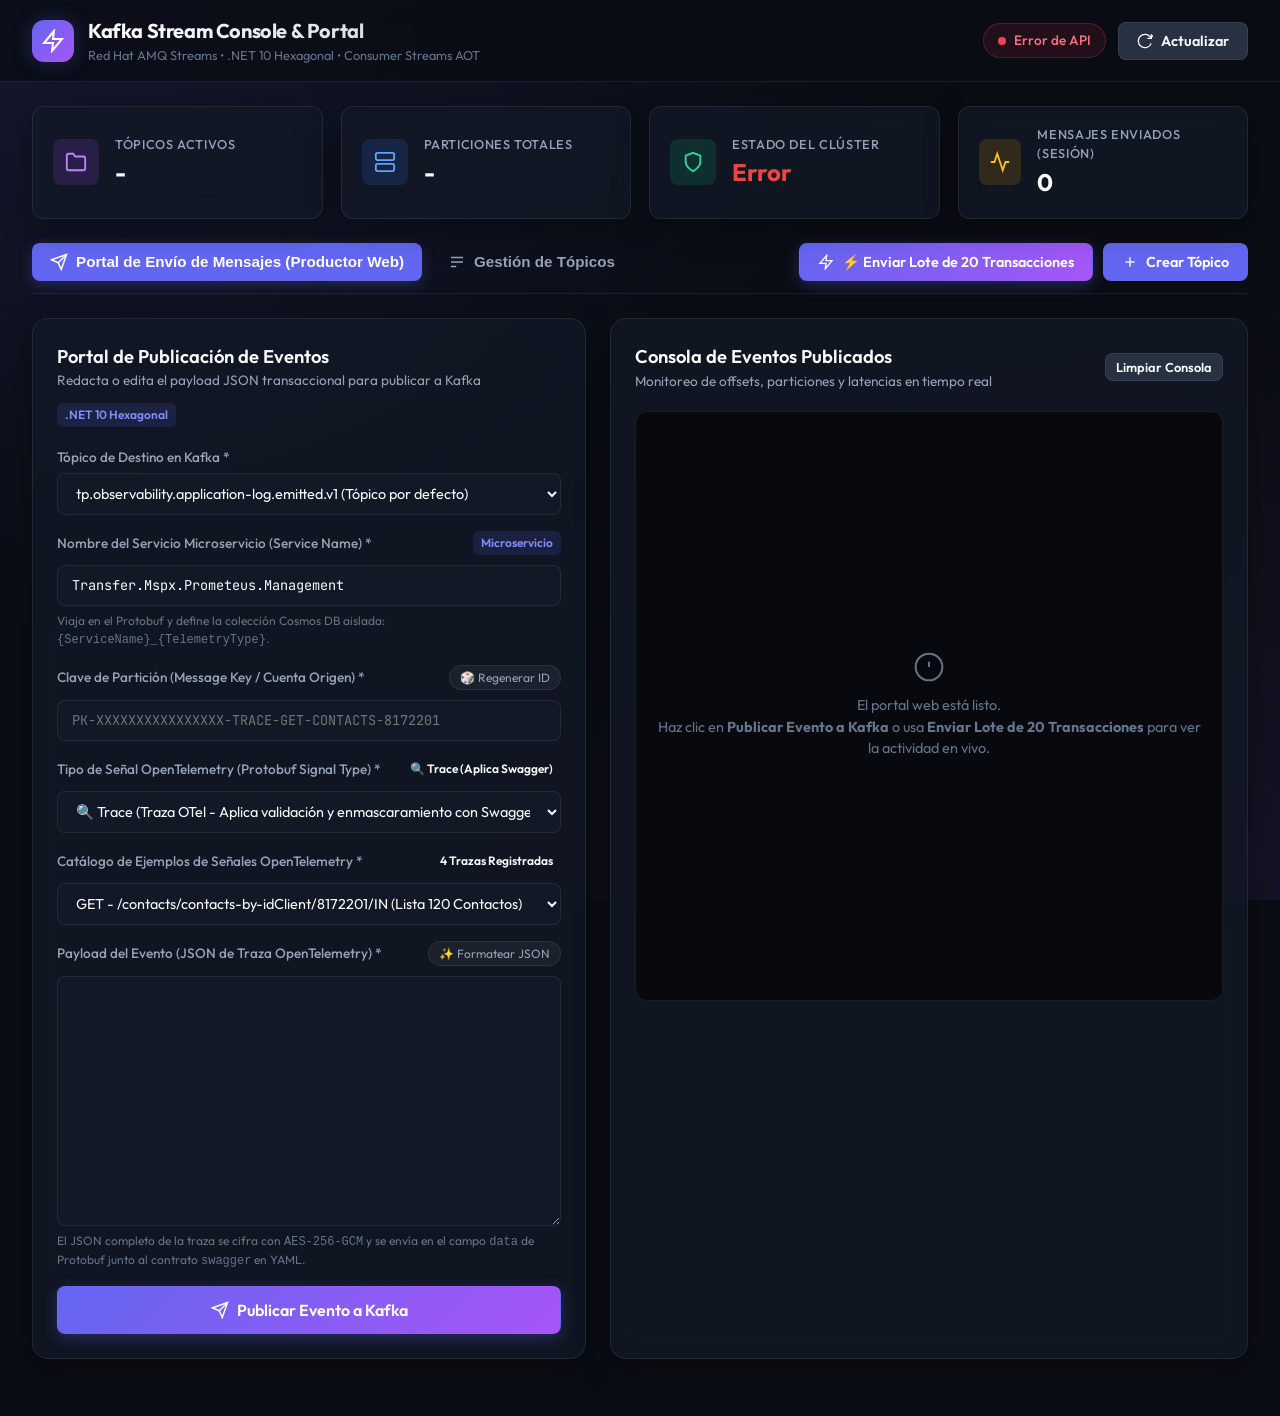
==== commit 9de252e9: "feat(ui): standardize and homologate partition key suffixes across traces, metrics and logs" ====
--- a/emisor_mensaje/src/KafkaDemo.Web/wwwroot/index.html
+++ b/emisor_mensaje/src/KafkaDemo.Web/wwwroot/index.html
@@ -166,7 +166,7 @@
                 <label for="msg-key-input">Clave de Partición (Message Key / Cuenta Origen) *</label>
                 <button type="button" id="btn-regen-key" class="btn-chip" title="Generar nuevo ID con SplitMix64 Avalanche">🎲 Regenerar ID</button>
               </div>
-              <input type="text" id="msg-key-input" class="form-input code-input" placeholder="PK-XXXXXXXXXXXXXXXX-8172201-IN" required>
+              <input type="text" id="msg-key-input" class="form-input code-input" placeholder="PK-XXXXXXXXXXXXXXXX-TRACE-GET-CONTACTS-8172201" required>
             </div>
 
             <!-- Selector de Tipo de Telemetría (Trace, Metric, Log) -->
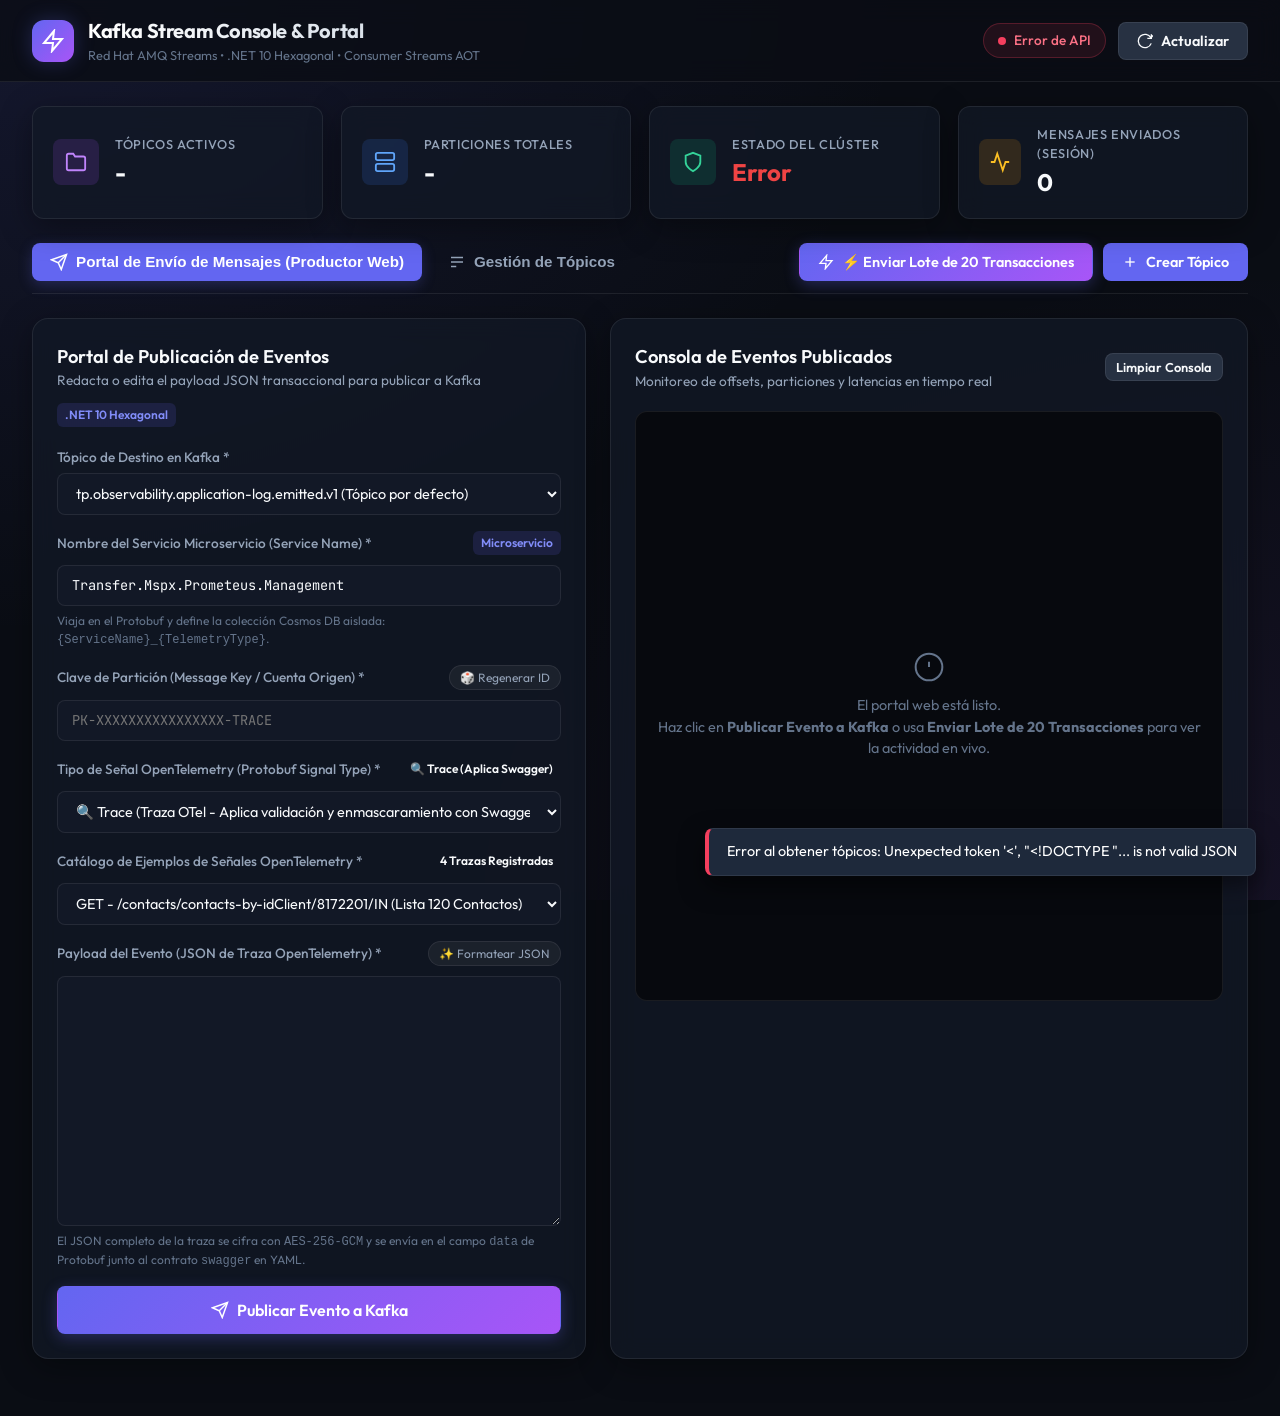
==== commit a4013b70: "refactor(keys): use purely generic signal suffixes (TRACE, METRIC, LOG) for universal multi-microser" ====
--- a/emisor_mensaje/src/KafkaDemo.Web/wwwroot/index.html
+++ b/emisor_mensaje/src/KafkaDemo.Web/wwwroot/index.html
@@ -166,7 +166,7 @@
                 <label for="msg-key-input">Clave de Partición (Message Key / Cuenta Origen) *</label>
                 <button type="button" id="btn-regen-key" class="btn-chip" title="Generar nuevo ID con SplitMix64 Avalanche">🎲 Regenerar ID</button>
               </div>
-              <input type="text" id="msg-key-input" class="form-input code-input" placeholder="PK-XXXXXXXXXXXXXXXX-TRACE-GET-CONTACTS-8172201" required>
+              <input type="text" id="msg-key-input" class="form-input code-input" placeholder="PK-XXXXXXXXXXXXXXXX-TRACE" required>
             </div>
 
             <!-- Selector de Tipo de Telemetría (Trace, Metric, Log) -->
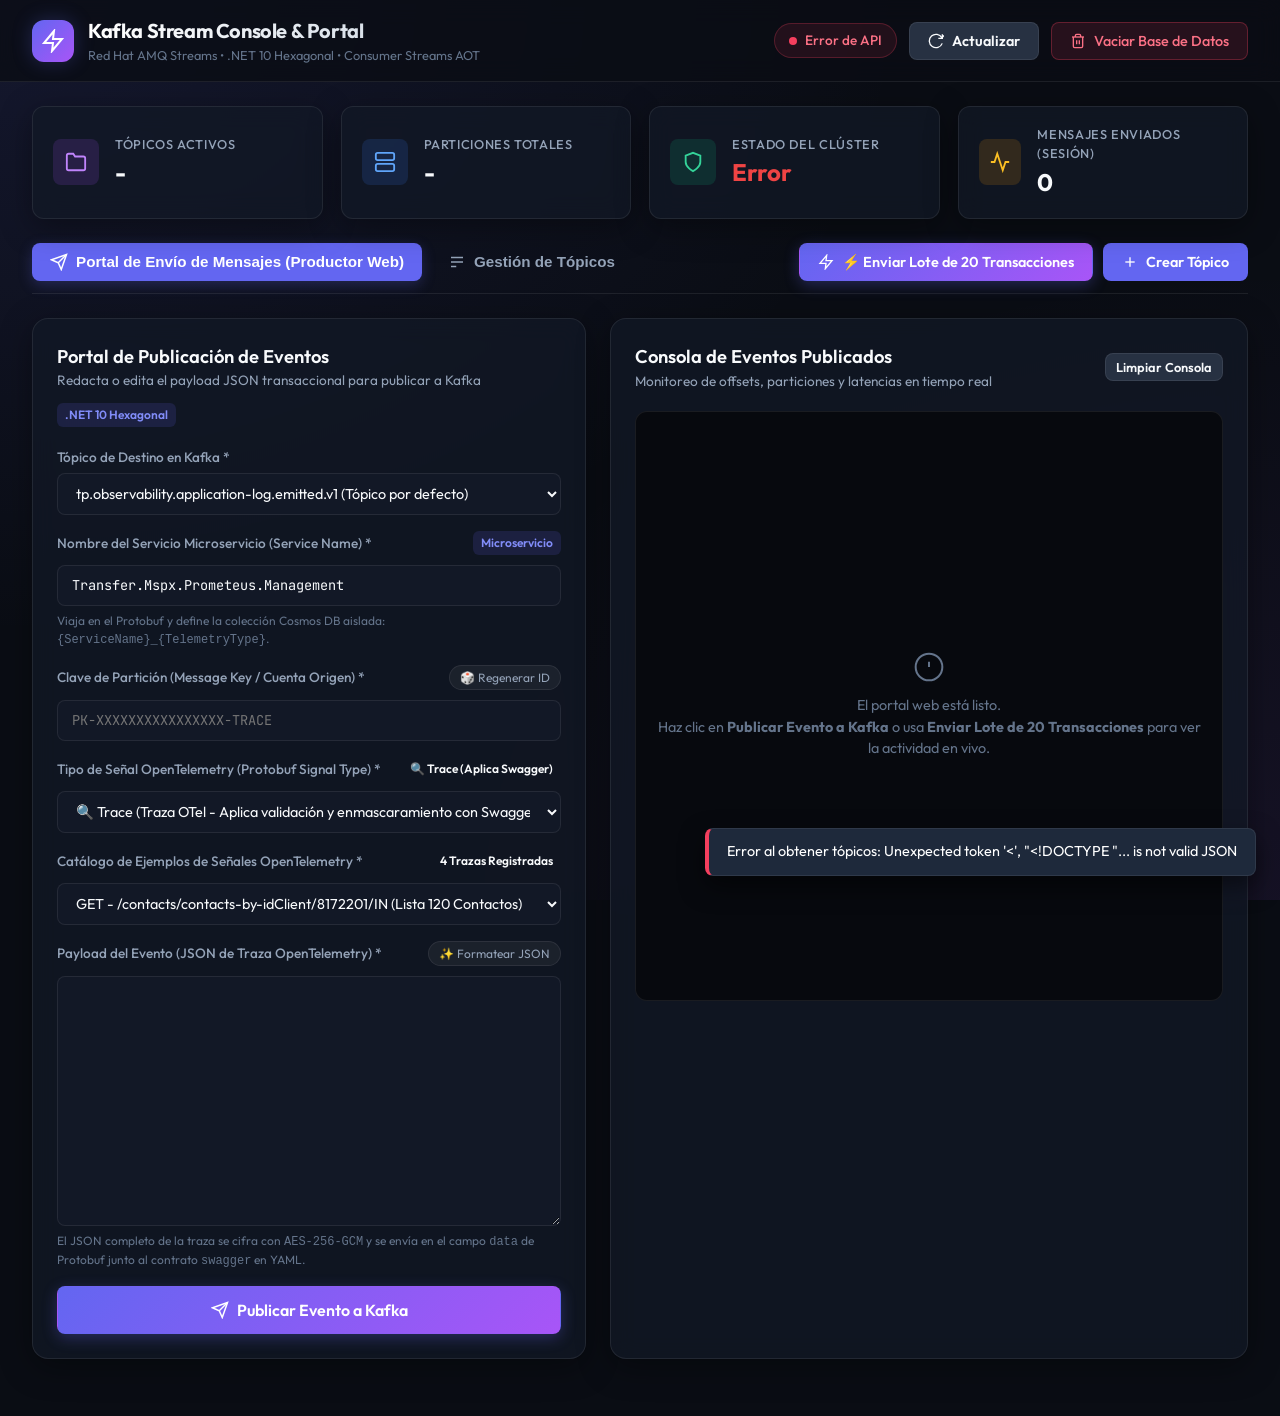
==== commit c347f092: "feat(ui): add 'Vaciar Base de Datos' button and modal in Kafka Web Dashboard to purge Cosmos DB and " ====
--- a/emisor_mensaje/src/KafkaDemo.Web/wwwroot/index.html
+++ b/emisor_mensaje/src/KafkaDemo.Web/wwwroot/index.html
@@ -36,6 +36,15 @@
           </svg>
           Actualizar
         </button>
+        <button id="btn-purge-db" class="btn btn-danger btn-icon" title="Vaciar toda la data de Cosmos DB y MongoDB">
+          <svg viewBox="0 0 24 24" width="16" height="16" stroke="currentColor" stroke-width="2" fill="none">
+            <polyline points="3 6 5 6 21 6"></polyline>
+            <path d="M19 6v14a2 2 0 0 1-2 2H7a2 2 0 0 1-2-2V6m3 0V4a2 2 0 0 1 2-2h4a2 2 0 0 1 2 2v2"></path>
+            <line x1="10" y1="11" x2="10" y2="17"></line>
+            <line x1="14" y1="11" x2="14" y2="17"></line>
+          </svg>
+          Vaciar Base de Datos
+        </button>
       </div>
     </div>
   </header>
@@ -335,9 +344,37 @@
     </div>
   </div>
 
+  <!-- Modal Confirm Purge Database -->
+  <div id="modal-confirm-purge" class="modal">
+    <div class="modal-backdrop" data-close-modal></div>
+    <div class="modal-content" style="max-width: 480px; border-color: rgba(244, 63, 94, 0.4);">
+      <div class="modal-header" style="background: rgba(244, 63, 94, 0.08);">
+        <h3 class="modal-title" style="color: #fb7185; display: flex; align-items: center; gap: 8px;">
+          <svg viewBox="0 0 24 24" width="20" height="20" stroke="currentColor" stroke-width="2" fill="none">
+            <path d="M10.29 3.86L1.82 18a2 2 0 0 0 1.71 3h16.94a2 2 0 0 0 1.71-3L13.71 3.86a2 2 0 0 0-3.42 0z"></path>
+            <line x1="12" y1="9" x2="12" y2="13"></line>
+            <line x1="12" y1="17" x2="12.01" y2="17"></line>
+          </svg>
+          ¿Vaciar Toda la Base de Datos?
+        </h3>
+        <button class="modal-close" data-close-modal>&times;</button>
+      </div>
+      <div class="modal-body" style="font-size: 0.9rem; color: #cbd5e1; line-height: 1.6;">
+        <p>Esta acción eliminará de forma <strong>irreversible</strong> todas las colecciones y documentos de auditoría (trazas, métricas, logs) tanto en memoria como en el motor NoSQL <strong>MongoDB / Cosmos DB</strong>.</p>
+        <p style="margin-top: 8px; color: #94a3b8; font-size: 0.8rem;">Los tópicos de Kafka permanecerán intactos.</p>
+      </div>
+      <div class="modal-footer">
+        <button type="button" class="btn btn-secondary" data-close-modal>Cancelar</button>
+        <button type="button" id="btn-confirm-purge-execute" class="btn btn-danger" style="background: #e11d48; color: #fff;">
+          Sí, Vaciar Base de Datos
+        </button>
+      </div>
+    </div>
+  </div>
+
   <!-- Toast Notification Container -->
   <div id="toast-container" class="toast-container"></div>
 
-  <script src="js/app.js"></script>
+  <script src="js/app.js?v=3"></script>
 </body>
 </html>
--- a/emisor_mensaje/src/KafkaDemo.Web/wwwroot/css/style.css
+++ b/emisor_mensaje/src/KafkaDemo.Web/wwwroot/css/style.css
@@ -796,3 +796,26 @@
   from { transform: translateX(100%); opacity: 0; }
   to { transform: translateX(0); opacity: 1; }
 }
+
+/* Danger Button */
+.btn-danger {
+  background: rgba(244, 63, 94, 0.12);
+  color: #fb7185;
+  border: 1px solid rgba(244, 63, 94, 0.3);
+  font-weight: 500;
+  cursor: pointer;
+  transition: all 0.25s ease;
+}
+
+.btn-danger:hover {
+  background: #e11d48;
+  color: #ffffff;
+  border-color: #e11d48;
+  box-shadow: 0 0 16px rgba(225, 29, 72, 0.45);
+  transform: translateY(-1px);
+}
+
+.btn-danger:active {
+  transform: translateY(0);
+}
+
